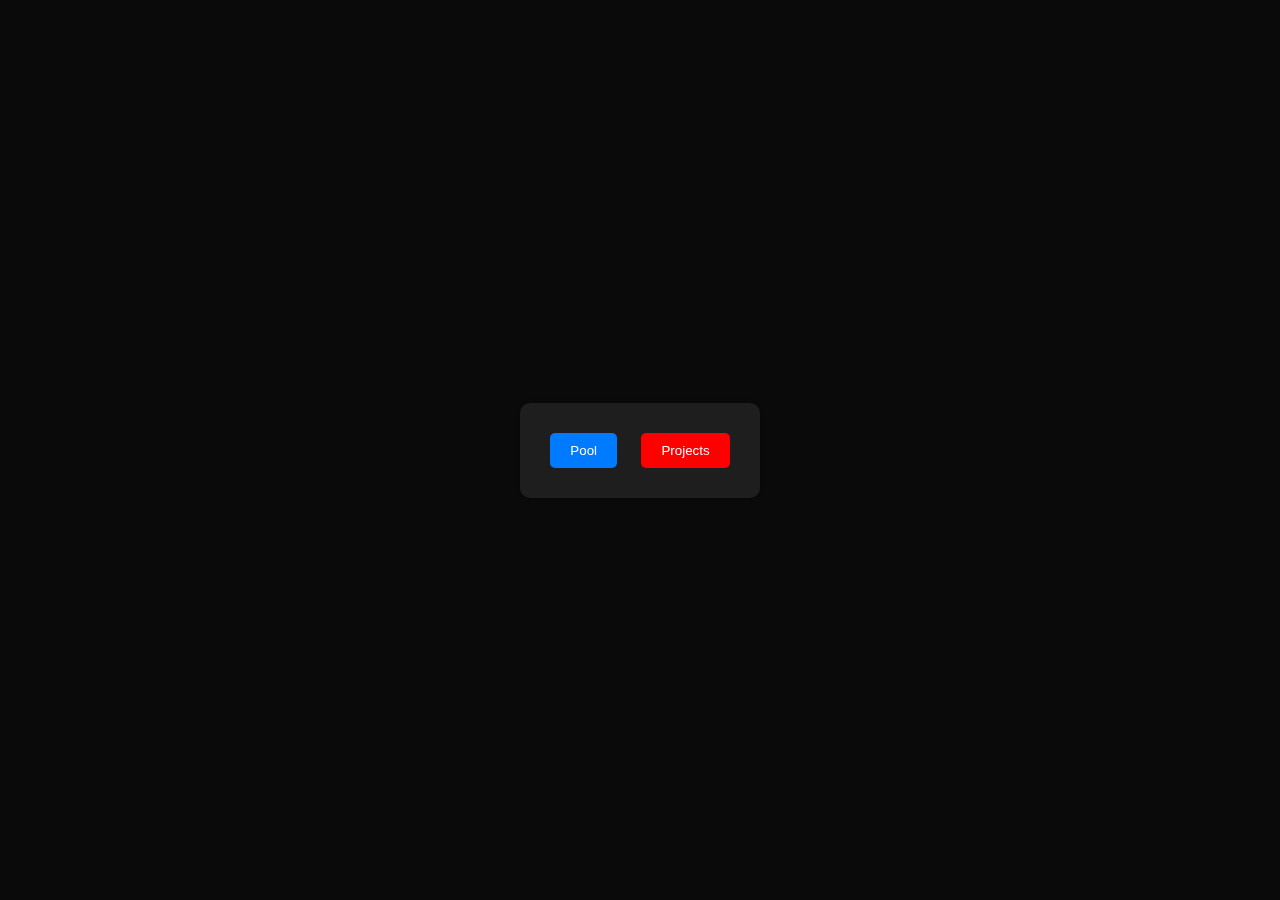
==== projects/index.html @ 99056fd2 "add <button> for claim" ====
<!DOCTYPE html>
<html lang="en" >
<head>
  <meta charset="UTF-8">
  <title>Invincible Privacy Group</title>
  <meta charset="UTF-8">
    <meta name="viewport" content="width=device-width, initial-scale=1.0"><link rel="stylesheet" href="./style.css">

</head>
<body>
    <div id="modal" class="modal">
        <div class="modal-content">
            <button id="pool-button" class="pool-button">Pool</button>
            <button id="projects-button" class="projects-button">Projects</button>
        </div>
    </div>

    <main id="main-content">
        <div id="qr-code-section" class="qr-code-container">
            <img src="https://i.imgur.com/eM7pf8L.png" alt="QR code" class="qr-code-image">
            <p class="qr-code-text">sp1qqg9l2uyf407a4j67py53qglqvgmjvue9kvzga6rmr5ywn4vsl04qsqc9wjz097uwgqgqamuvzs64qcsdgsf9zlvn3dktgeyaselad0v2nygndpw5</p>
        </div>
        <div id="projects-section" class="projects-container" style="display: none;">
            <div class="project">
                <img src="https://i.imgur.com/YNYKVUc.png" alt="Android wallet image" class="project-image">
                <h2>Android wallet (mercury layer)</h2>
                <p>Develop an Android wallet for mercury layer with advanced coin selection</p>
                <button class="donate-button">Donate</button>
                <a href="mailto:invincibleprivacy@protonmail.com" target="_blank"><button class="claim-button">Claim</button></a>                
            </div>
            <div class="project">
                <h2>Coinswap (mercury layer)</h2>
                <p>Proof of Concept for swapping statecoins using nostr encrypted messages</p>
                <button class="donate-button">Donate</button>
                <a href="mailto:invincibleprivacy@protonmail.com" class="claim-button">Claim</a>
            </div>
            <div class="project">
                <img src="https://hivetalk.org/images/logo.svg" alt="hivetalk image" class="project-image">
                <h2>Hivetalk</h2>
                <p>Browser based Real-time video calls</p>
                <a href="https://hivetalk.org/donate" target="_blank"><button class="donate-button">Donate</button></a>
            </div>
            <div class="project">
                <h2>Jon Atack</h2>
                <p>Review bitcoin core pull requests related to privacy</p>
                <a href="https://jonatack.github.io/donate" target="_blank"><button class="donate-button">Donate</button></a>
            </div>
            <div class="project">
                <img src="https://i.imgur.com/BQtavBF.jpeg" alt="Joinmarket maintainers image" class="project-image">
                <h2>Maintainers (joinmarket)</h2>
                <p>Support the maintainers of Joinmarket, a decentralized coinjoin implementation.</p>
                <a href="https://github.com/AdamISZ/" target="_blank"><button class="donate-button">Donate</button></a>
            </div>
            <div class="project">
                <img src="https://i.imgur.com/bFcagI3.png" alt="Orion explorer image" class="project-image">
                <h2>Orion explorer</h2>
                <p>An <a href="https://github.com/coinables/orion" target="_blank">explorer</a> focused on privacy</p>
                <a href="https://x.com/coinableS" target="_blank"><button class="donate-button">Donate</button></a>                
            </div>
            <div class="project">
                <h2>Rolling coinjoin</h2>
                <p>Build a proof of concept for rolling coinjoin using OP_CHECKTEMPLATEVERIFY</p>
                <button class="donate-button">Donate</button>
                <a href="mailto:invincibleprivacy@protonmail.com" class="claim-button">Claim</a>
            </div>
            <div class="project">
                <h2>Unify</h2>
                <p>Payjoin over nostr</p>
                <a href="https://github.com/Fonta1n3/Unify-Wallet" target="_blank"><button class="donate-button">Donate</button></a> 
            </div>
            <div class="project">
                <img src="https://i.imgur.com/swaonYP.png" alt="Joinstr web app image" class="project-image">
                <h2>Web App (joinstr)</h2>
                <p>Improve the existing web app that follows joinstr protocol</p>
                <button class="donate-button">Donate</button>
                <a href="mailto:invincibleprivacy@protonmail.com" class="claim-button">Claim</a>
            </div>
        </div>
    </main>

    <script>
      document.addEventListener('DOMContentLoaded', function () {
    var modal = document.getElementById("modal");

    var poolButton = document.getElementById("pool-button");
    var projectsButton = document.getElementById("projects-button");

    var qrCodeSection = document.getElementById("qr-code-section");
    var projectsSection = document.getElementById("projects-section");

    poolButton.onclick = function() {
        qrCodeSection.style.display = "block";
        projectsSection.style.display = "none";
        modal.style.display = "none";
    }

    projectsButton.onclick = function() {
        qrCodeSection.style.display = "none";
        projectsSection.style.display = "block";
        modal.style.display = "none";
    }
});
  </script>
</body>

</html>
---- projects/style.css ----
body {
    margin: 0;
    font-family: Arial, sans-serif;
    background-color: #121212;
    color: #FFFFFF;
    display: flex;
    flex-direction: column;
    align-items: center;
    justify-content: space-between;
    min-height: 100vh;
}

header {
    text-align: center;
    padding: 20px;
}

h1 {
    font-size: 2em;
    margin: 0;
}

main {
    text-align: center;
    padding: 20px;
    max-width: 850px;
}

.project {
    text-align: left;
    background-color: #1E1E1E;
    padding: 20px;
    margin: 20px 0;
    border-radius: 10px;
    box-shadow: 0 0 10px rgba(0, 0, 0, 0.5);
}

.project h2 {
    margin-top: 0;
}

.project a {
    color: #1E90FF; 
    text-decoration: none;
    transition: color 0.3s ease;
}

.project a:hover {
    color: #00BFFF; 
}

.donate-button {
    background-color: #007BFF;
    color: #FFFFFF;
    border: none;
    padding: 10px 20px;
    border-radius: 5px;
    cursor: pointer;
    transition: background-color 0.3s ease;
    margin-right: 10px; 
}

.donate-button:hover {
    background-color: #0056b3;
}

.claim-button {
    background-color: #FF0000;
    color: #FFFFFF;
    border: none;
    padding: 10px 20px;
    border-radius: 5px;
    cursor: pointer;
    transition: background-color 0.3s ease;
    margin-right: 10px; 
}

.claim-button:hover {
    background-color: #CC0000;
}

footer {
    text-align: center;
    padding: 20px;
    font-size: 0.9em;
}

.qr-code-container {
    text-align: center;
    margin-bottom: 20px;
    padding: 0 10px;
}

.qr-code-image {
    width: 150px;
    height: auto;
}

.qr-code-text {
    font-size: 0.75em;
    word-wrap: break-word;
    word-break: break-all;
    user-select: all;
}

.modal {
    display: flex;
    position: fixed;
    z-index: 1;
    left: 0;
    top: 0;
    width: 100%;
    height: 100%;
    overflow: auto;
    background-color: rgb(0,0,0);
    background-color: rgba(0,0,0,0.4);
    align-items: center;
    justify-content: center;
}

.modal-content {
    background-color: #1E1E1E;
    padding: 20px;
    border-radius: 10px;
    text-align: center;
    box-shadow: 0 0 10px rgba(0, 0, 0, 0.5);
}

.modal-content h2 {
    margin-top: 0;
}

.modal-content .pool-button {
    background-color: #007BFF;
    color: #FFFFFF;
    border: none;
    padding: 10px 20px;
    border-radius: 5px;
    cursor: pointer;
    transition: background-color 0.3s ease;
    margin: 10px; 
}

.modal-content .pool-button:hover {
    background-color: #0056b3;
}

.modal-content .projects-button {
    background-color: #FF0000;
    color: #FFFFFF;
    border: none;
    padding: 10px 20px;
    border-radius: 5px;
    cursor: pointer;
    transition: background-color 0.3s ease;
    margin: 10px; 
}

.modal-content .projects-button:hover {
    background-color: #CC0000;
}

#qr-code-section {
    display: none;
}

.projects-container {
    display: none;
}
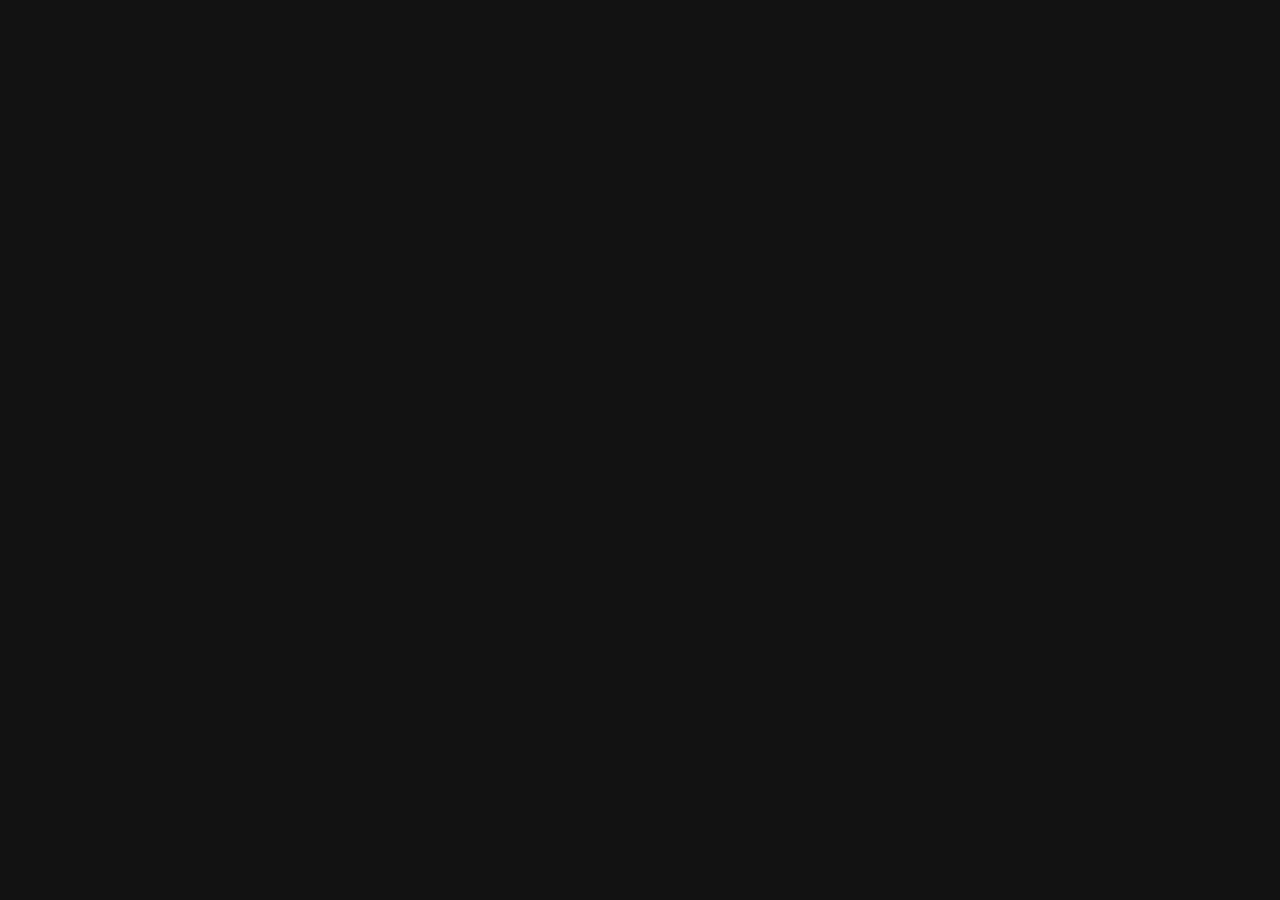
==== commit 670c4f31: "remove pool qr and button" ====
--- a/projects/index.html
+++ b/projects/index.html
@@ -1,106 +1,82 @@
 <!DOCTYPE html>
-<html lang="en" >
+<html lang="en">
 <head>
   <meta charset="UTF-8">
-  <title>Invincible Privacy Group</title>
-  <meta charset="UTF-8">
-    <meta name="viewport" content="width=device-width, initial-scale=1.0"><link rel="stylesheet" href="./style.css">
-
+  <title>Invincible Privacy Group - Projects</title>
+  <meta name="viewport" content="width=device-width, initial-scale=1.0">
+  <link rel="stylesheet" href="./style.css">
 </head>
 <body>
-    <div id="modal" class="modal">
-        <div class="modal-content">
-            <button id="pool-button" class="pool-button">Pool</button>
-            <button id="projects-button" class="projects-button">Projects</button>
-        </div>
+  <main id="main-content">
+    <div id="projects-section" class="projects-container">
+      <div class="project">
+        <img src="https://i.imgur.com/YNYKVUc.png" alt="Android wallet image" class="project-image">
+        <h2>Android wallet (mercury layer)</h2>
+        <p>Develop an Android wallet for mercury layer with advanced coin selection</p>
+        <button class="donate-button">Donate</button>
+        <a href="mailto:invincibleprivacy@protonmail.com" target="_blank"><button class="claim-button">Claim</button></a>
+      </div>
+      <div class="project">
+        <h2>Coinswap (mercury layer)</h2>
+        <p>Proof of Concept for swapping statecoins using nostr encrypted messages</p>
+        <button class="donate-button">Donate</button>
+        <a href="mailto:invincibleprivacy@protonmail.com" target="_blank"><button class="claim-button">Claim</button></a>
+      </div>
+      <div class="project">
+        <img src="https://hivetalk.org/images/logo.svg" alt="hivetalk image" class="project-image">
+        <h2>Hivetalk</h2>
+        <p>Browser based Real-time video calls</p>
+        <a href="https://hivetalk.org/donate" target="_blank"><button class="donate-button">Donate</button></a>
+      </div>
+      <div class="project">
+        <h2>Jon Atack</h2>
+        <p>Review bitcoin core pull requests related to privacy</p>
+        <a href="https://jonatack.github.io/donate" target="_blank"><button class="donate-button">Donate</button></a>
+      </div>
+      <div class="project">
+        <img src="https://i.imgur.com/BQtavBF.jpeg" alt="Joinmarket maintainers image" class="project-image">
+        <h2>Maintainers (joinmarket)</h2>
+        <p>Support the maintainers of Joinmarket, a decentralized coinjoin implementation.</p>
+        <a href="https://github.com/AdamISZ/" target="_blank"><button class="donate-button">Donate</button></a>
+      </div>
+      <div class="project">
+        <img src="https://i.imgur.com/bFcagI3.png" alt="Orion explorer image" class="project-image">
+        <h2>Orion explorer</h2>
+        <p>An <a href="https://github.com/coinables/orion" target="_blank">explorer</a> focused on privacy</p>
+        <a href="https://x.com/coinableS" target="_blank"><button class="donate-button">Donate</button></a>                
+      </div>
+      <div class="project">
+        <h2>Rolling coinjoin</h2>
+        <p>Build a proof of concept for rolling coinjoin using OP_CHECKTEMPLATEVERIFY</p>
+        <button class="donate-button">Donate</button>
+        <a href="mailto:invincibleprivacy@protonmail.com" target="_blank"><button class="claim-button">Claim</button></a>
+      </div>
+      <div class="project">
+        <h2>Unify</h2>
+        <p>Payjoin over nostr</p>
+        <a href="https://github.com/Fonta1n3/Unify-Wallet" target="_blank"><button class="donate-button">Donate</button></a> 
+      </div>
+      <div class="project">
+        <img src="https://i.imgur.com/swaonYP.png" alt="Joinstr web app image" class="project-image">
+        <h2>Web App (joinstr)</h2>
+        <p>Improve the existing web app that follows joinstr protocol</p>
+        <button class="donate-button">Donate</button>
+        <a href="mailto:invincibleprivacy@protonmail.com" target="_blank"><button class="claim-button">Claim</button></a>
+      </div>
     </div>
+  </main>
 
-    <main id="main-content">
-        <div id="qr-code-section" class="qr-code-container">
-            <img src="https://i.imgur.com/eM7pf8L.png" alt="QR code" class="qr-code-image">
-            <p class="qr-code-text">sp1qqg9l2uyf407a4j67py53qglqvgmjvue9kvzga6rmr5ywn4vsl04qsqc9wjz097uwgqgqamuvzs64qcsdgsf9zlvn3dktgeyaselad0v2nygndpw5</p>
-        </div>
-        <div id="projects-section" class="projects-container" style="display: none;">
-            <div class="project">
-                <img src="https://i.imgur.com/YNYKVUc.png" alt="Android wallet image" class="project-image">
-                <h2>Android wallet (mercury layer)</h2>
-                <p>Develop an Android wallet for mercury layer with advanced coin selection</p>
-                <button class="donate-button">Donate</button>
-                <a href="mailto:invincibleprivacy@protonmail.com" target="_blank"><button class="claim-button">Claim</button></a>                
-            </div>
-            <div class="project">
-                <h2>Coinswap (mercury layer)</h2>
-                <p>Proof of Concept for swapping statecoins using nostr encrypted messages</p>
-                <button class="donate-button">Donate</button>
-                <a href="mailto:invincibleprivacy@protonmail.com" class="claim-button">Claim</a>
-            </div>
-            <div class="project">
-                <img src="https://hivetalk.org/images/logo.svg" alt="hivetalk image" class="project-image">
-                <h2>Hivetalk</h2>
-                <p>Browser based Real-time video calls</p>
-                <a href="https://hivetalk.org/donate" target="_blank"><button class="donate-button">Donate</button></a>
-            </div>
-            <div class="project">
-                <h2>Jon Atack</h2>
-                <p>Review bitcoin core pull requests related to privacy</p>
-                <a href="https://jonatack.github.io/donate" target="_blank"><button class="donate-button">Donate</button></a>
-            </div>
-            <div class="project">
-                <img src="https://i.imgur.com/BQtavBF.jpeg" alt="Joinmarket maintainers image" class="project-image">
-                <h2>Maintainers (joinmarket)</h2>
-                <p>Support the maintainers of Joinmarket, a decentralized coinjoin implementation.</p>
-                <a href="https://github.com/AdamISZ/" target="_blank"><button class="donate-button">Donate</button></a>
-            </div>
-            <div class="project">
-                <img src="https://i.imgur.com/bFcagI3.png" alt="Orion explorer image" class="project-image">
-                <h2>Orion explorer</h2>
-                <p>An <a href="https://github.com/coinables/orion" target="_blank">explorer</a> focused on privacy</p>
-                <a href="https://x.com/coinableS" target="_blank"><button class="donate-button">Donate</button></a>                
-            </div>
-            <div class="project">
-                <h2>Rolling coinjoin</h2>
-                <p>Build a proof of concept for rolling coinjoin using OP_CHECKTEMPLATEVERIFY</p>
-                <button class="donate-button">Donate</button>
-                <a href="mailto:invincibleprivacy@protonmail.com" class="claim-button">Claim</a>
-            </div>
-            <div class="project">
-                <h2>Unify</h2>
-                <p>Payjoin over nostr</p>
-                <a href="https://github.com/Fonta1n3/Unify-Wallet" target="_blank"><button class="donate-button">Donate</button></a> 
-            </div>
-            <div class="project">
-                <img src="https://i.imgur.com/swaonYP.png" alt="Joinstr web app image" class="project-image">
-                <h2>Web App (joinstr)</h2>
-                <p>Improve the existing web app that follows joinstr protocol</p>
-                <button class="donate-button">Donate</button>
-                <a href="mailto:invincibleprivacy@protonmail.com" class="claim-button">Claim</a>
-            </div>
-        </div>
-    </main>
-
-    <script>
-      document.addEventListener('DOMContentLoaded', function () {
-    var modal = document.getElementById("modal");
-
-    var poolButton = document.getElementById("pool-button");
-    var projectsButton = document.getElementById("projects-button");
-
-    var qrCodeSection = document.getElementById("qr-code-section");
-    var projectsSection = document.getElementById("projects-section");
-
-    poolButton.onclick = function() {
-        qrCodeSection.style.display = "block";
-        projectsSection.style.display = "none";
-        modal.style.display = "none";
-    }
-
-    projectsButton.onclick = function() {
-        qrCodeSection.style.display = "none";
-        projectsSection.style.display = "block";
-        modal.style.display = "none";
-    }
-});
+  <script>
+    document.addEventListener('DOMContentLoaded', function () {
+      var donateButtons = document.querySelectorAll('.donate-button');
+      donateButtons.forEach(function(button) {
+        if (!button.closest('a')) {
+          button.onclick = function() {
+            alert('Donation functionality to be implemented');
+          }
+        }
+      });
+    });
   </script>
 </body>
-
-</html>
+</html>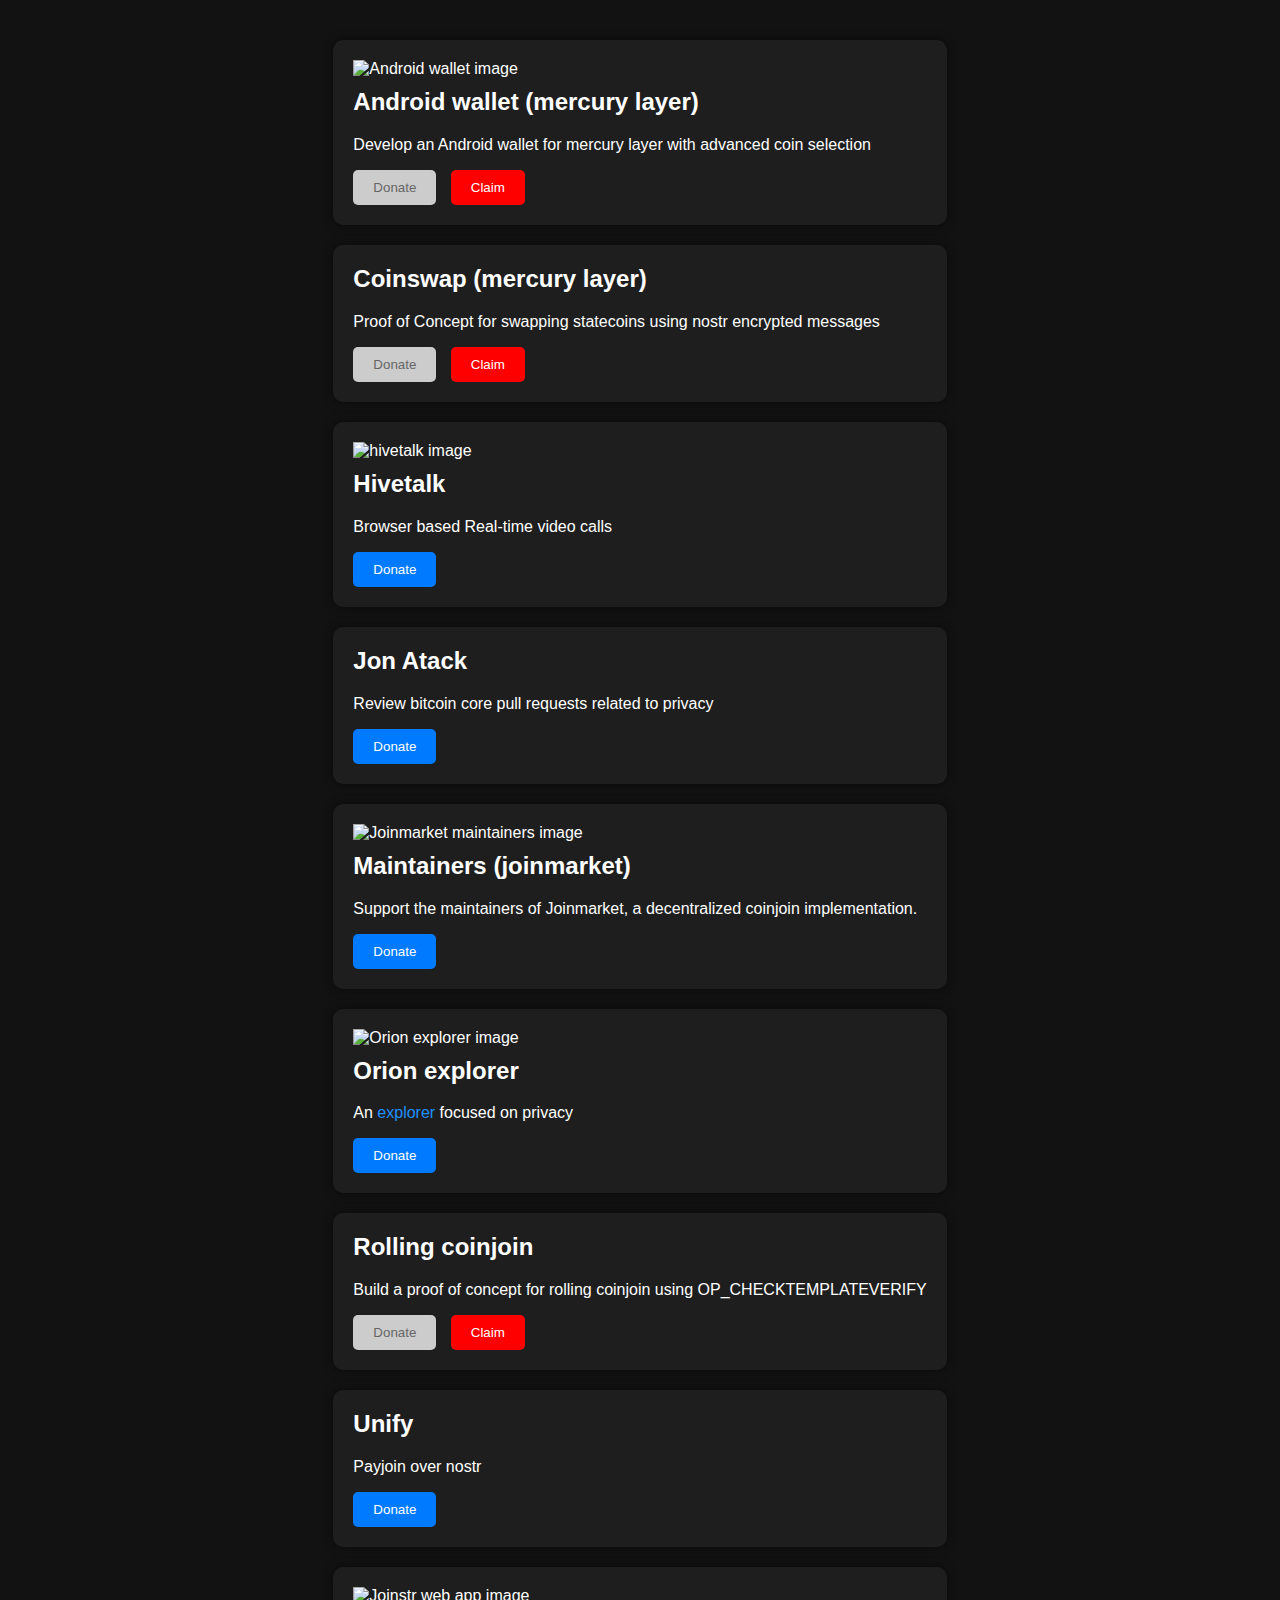
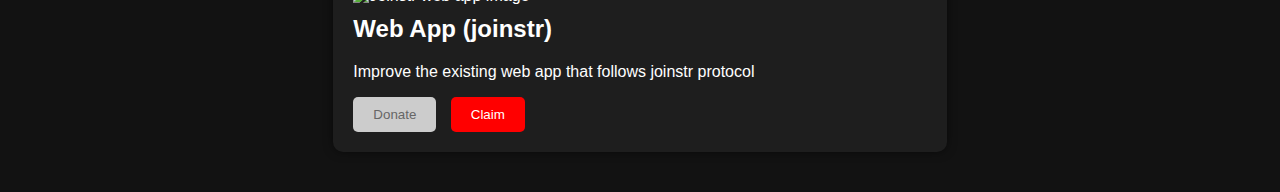
==== commit 7584557b: "disable donate button for unclaimed projects" ====
--- a/projects/index.html
+++ b/projects/index.html
@@ -68,15 +68,23 @@
 
   <script>
     document.addEventListener('DOMContentLoaded', function () {
-      var donateButtons = document.querySelectorAll('.donate-button');
-      donateButtons.forEach(function(button) {
-        if (!button.closest('a')) {
-          button.onclick = function() {
-            alert('Donation functionality to be implemented');
-          }
-        }
-      });
-    });
+  var projects = document.querySelectorAll('.project');
+  
+  projects.forEach(function(project) {
+    var donateButton = project.querySelector('.donate-button');
+    var claimButton = project.querySelector('.claim-button');
+    
+    if (claimButton) {
+      // Project is not claimed yet
+      donateButton.disabled = true;
+      donateButton.classList.add('disabled');
+      
+      donateButton.onclick = function() {
+        alert('This project is not claimed yet. Please send an email to invincibleprivacy@protonmail.com if you are interested to work on it.');
+      };
+    }
+  });
+});
   </script>
 </body>
 </html>--- a/projects/style.css
+++ b/projects/style.css
@@ -24,6 +24,10 @@
     text-align: center;
     padding: 20px;
     max-width: 850px;
+}
+
+.projects-container {
+    display: block;
 }
 
 .project {
@@ -85,85 +89,18 @@
     font-size: 0.9em;
 }
 
-.qr-code-container {
-    text-align: center;
-    margin-bottom: 20px;
-    padding: 0 10px;
+.project-image {
+    max-width: 100%;
+    height: auto;
+    margin-bottom: 10px;
 }
 
-.qr-code-image {
-    width: 150px;
-    height: auto;
-}
-
-.qr-code-text {
-    font-size: 0.75em;
-    word-wrap: break-word;
-    word-break: break-all;
-    user-select: all;
-}
-
-.modal {
-    display: flex;
-    position: fixed;
-    z-index: 1;
-    left: 0;
-    top: 0;
-    width: 100%;
-    height: 100%;
-    overflow: auto;
-    background-color: rgb(0,0,0);
-    background-color: rgba(0,0,0,0.4);
-    align-items: center;
-    justify-content: center;
-}
-
-.modal-content {
-    background-color: #1E1E1E;
-    padding: 20px;
-    border-radius: 10px;
-    text-align: center;
-    box-shadow: 0 0 10px rgba(0, 0, 0, 0.5);
-}
-
-.modal-content h2 {
-    margin-top: 0;
-}
-
-.modal-content .pool-button {
-    background-color: #007BFF;
-    color: #FFFFFF;
-    border: none;
-    padding: 10px 20px;
-    border-radius: 5px;
-    cursor: pointer;
-    transition: background-color 0.3s ease;
-    margin: 10px; 
-}
-
-.modal-content .pool-button:hover {
-    background-color: #0056b3;
-}
-
-.modal-content .projects-button {
-    background-color: #FF0000;
-    color: #FFFFFF;
-    border: none;
-    padding: 10px 20px;
-    border-radius: 5px;
-    cursor: pointer;
-    transition: background-color 0.3s ease;
-    margin: 10px; 
-}
-
-.modal-content .projects-button:hover {
-    background-color: #CC0000;
-}
-
-#qr-code-section {
-    display: none;
-}
-
-.projects-container {
-    display: none;
-}
+.donate-button.disabled {
+    background-color: #cccccc;
+    color: #666666;
+    cursor: not-allowed;
+  }
+  
+.donate-button.disabled:hover {
+    background-color: #cccccc;
+  }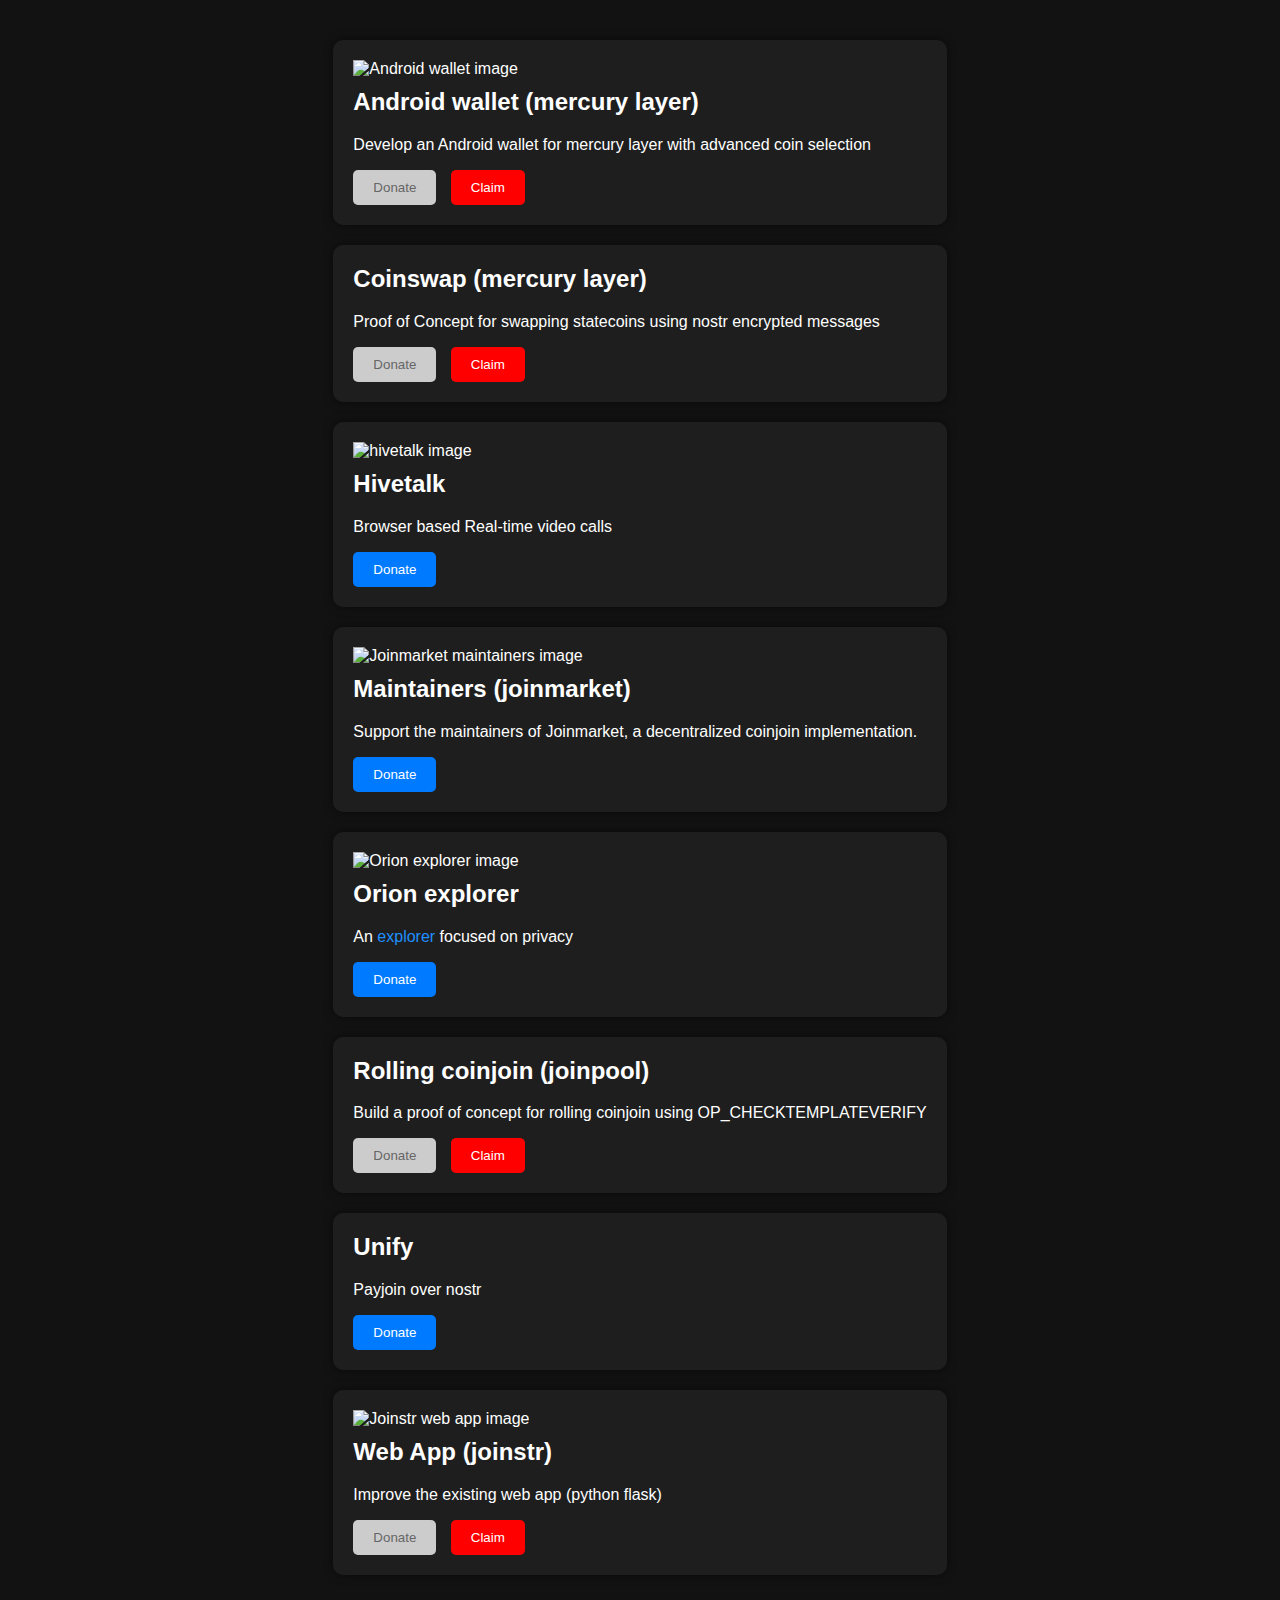
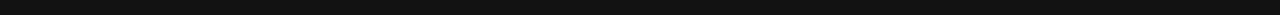
==== commit 205cf745: "delist jonatack" ====
--- a/projects/index.html
+++ b/projects/index.html
@@ -29,11 +29,6 @@
         <a href="https://hivetalk.org/donate" target="_blank"><button class="donate-button">Donate</button></a>
       </div>
       <div class="project">
-        <h2>Jon Atack</h2>
-        <p>Review bitcoin core pull requests related to privacy</p>
-        <a href="https://jonatack.github.io/donate" target="_blank"><button class="donate-button">Donate</button></a>
-      </div>
-      <div class="project">
         <img src="https://i.imgur.com/BQtavBF.jpeg" alt="Joinmarket maintainers image" class="project-image">
         <h2>Maintainers (joinmarket)</h2>
         <p>Support the maintainers of Joinmarket, a decentralized coinjoin implementation.</p>
@@ -46,7 +41,7 @@
         <a href="https://x.com/coinableS" target="_blank"><button class="donate-button">Donate</button></a>                
       </div>
       <div class="project">
-        <h2>Rolling coinjoin</h2>
+        <h2>Rolling coinjoin (joinpool)</h2>
         <p>Build a proof of concept for rolling coinjoin using OP_CHECKTEMPLATEVERIFY</p>
         <button class="donate-button">Donate</button>
         <a href="mailto:invincibleprivacy@protonmail.com" target="_blank"><button class="claim-button">Claim</button></a>
@@ -59,7 +54,7 @@
       <div class="project">
         <img src="https://i.imgur.com/swaonYP.png" alt="Joinstr web app image" class="project-image">
         <h2>Web App (joinstr)</h2>
-        <p>Improve the existing web app that follows joinstr protocol</p>
+        <p>Improve the existing web app (python flask)</p>
         <button class="donate-button">Donate</button>
         <a href="mailto:invincibleprivacy@protonmail.com" target="_blank"><button class="claim-button">Claim</button></a>
       </div>
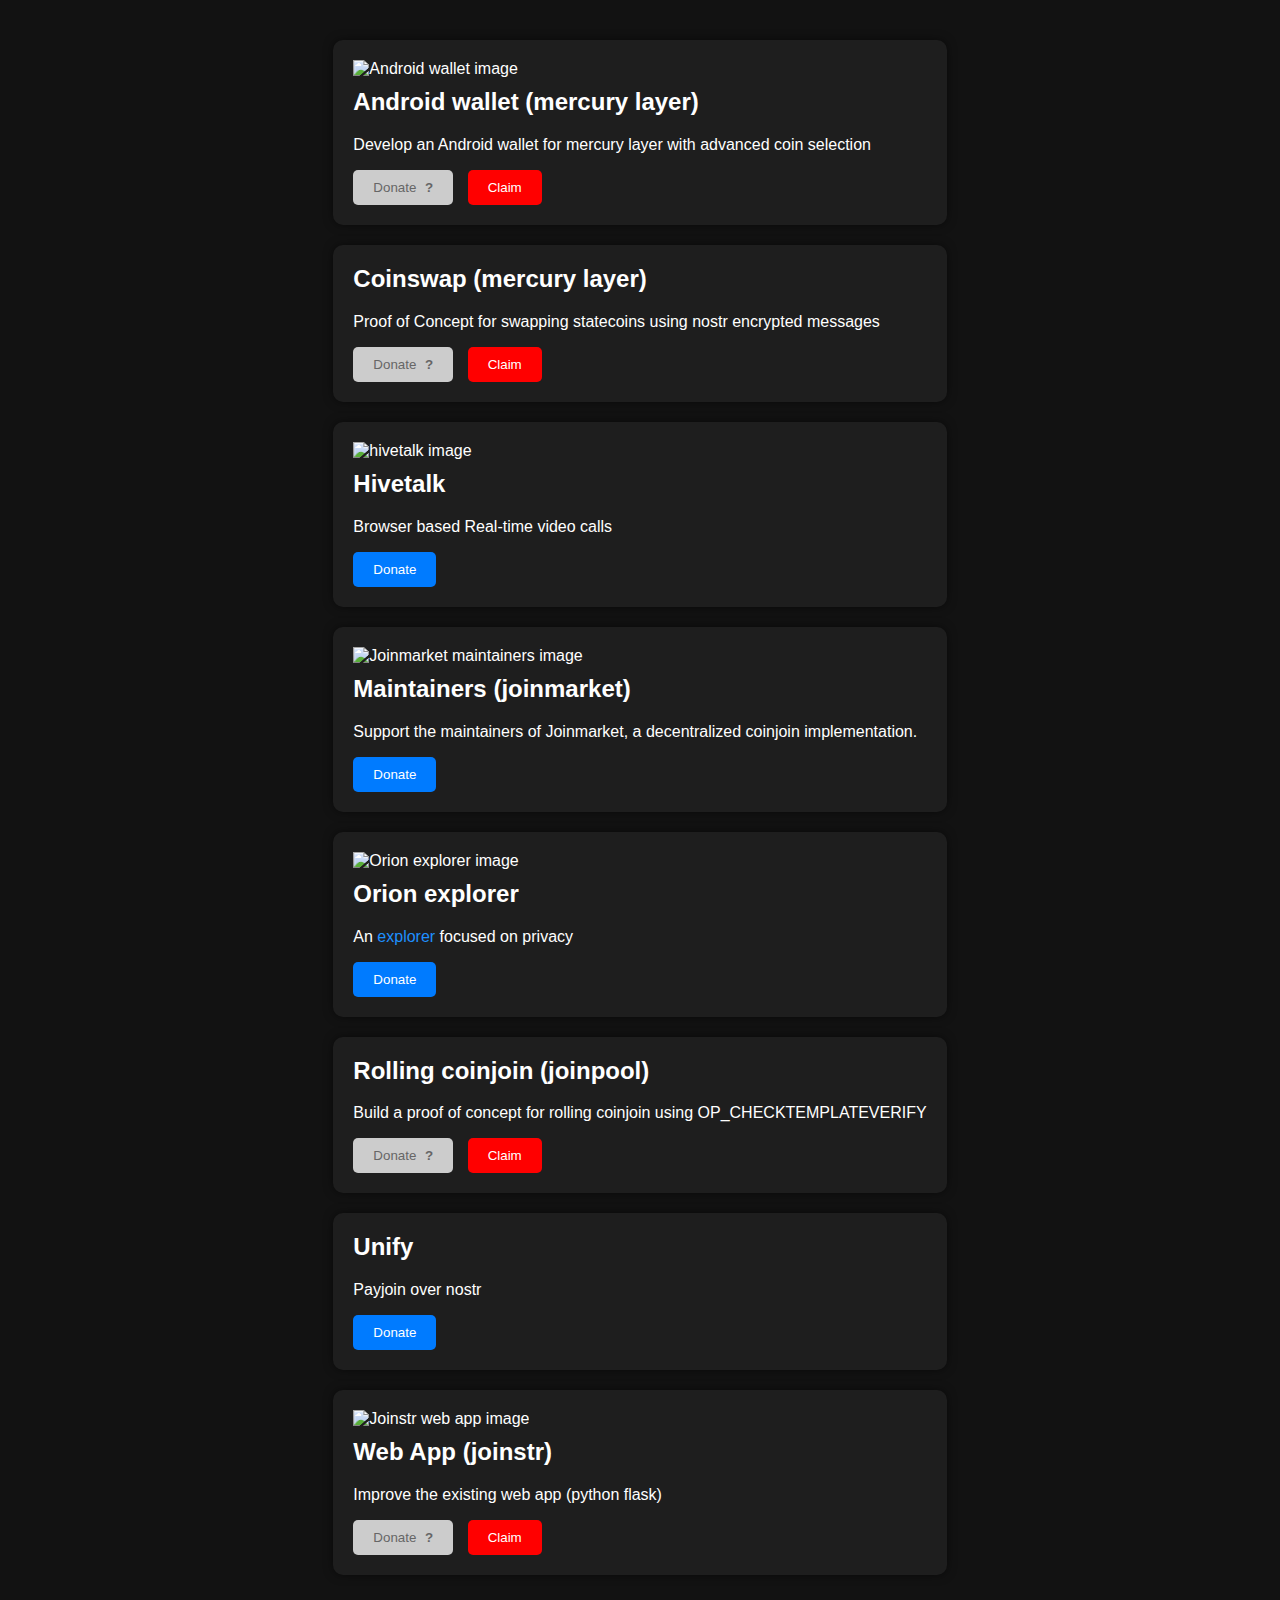
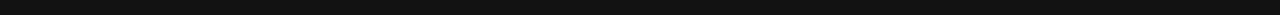
==== commit de255d2b: "fix donate buttons for unclaimed projects" ====
--- a/projects/index.html
+++ b/projects/index.html
@@ -73,10 +73,7 @@
       // Project is not claimed yet
       donateButton.disabled = true;
       donateButton.classList.add('disabled');
-      
-      donateButton.onclick = function() {
-        alert('This project is not claimed yet. Please send an email to invincibleprivacy@protonmail.com if you are interested to work on it.');
-      };
+      donateButton.title = 'This project is not claimed yet. Please send an email to invincibleprivacy@protonmail.com if you are interested to work on it.';
     }
   });
 });
--- a/projects/style.css
+++ b/projects/style.css
@@ -101,6 +101,12 @@
     cursor: not-allowed;
   }
   
-.donate-button.disabled:hover {
+  .donate-button.disabled:hover {
     background-color: #cccccc;
+  }
+
+  .donate-button.disabled::after {
+    content: " ?";
+    font-weight: bold;
+    margin-left: 5px;
   }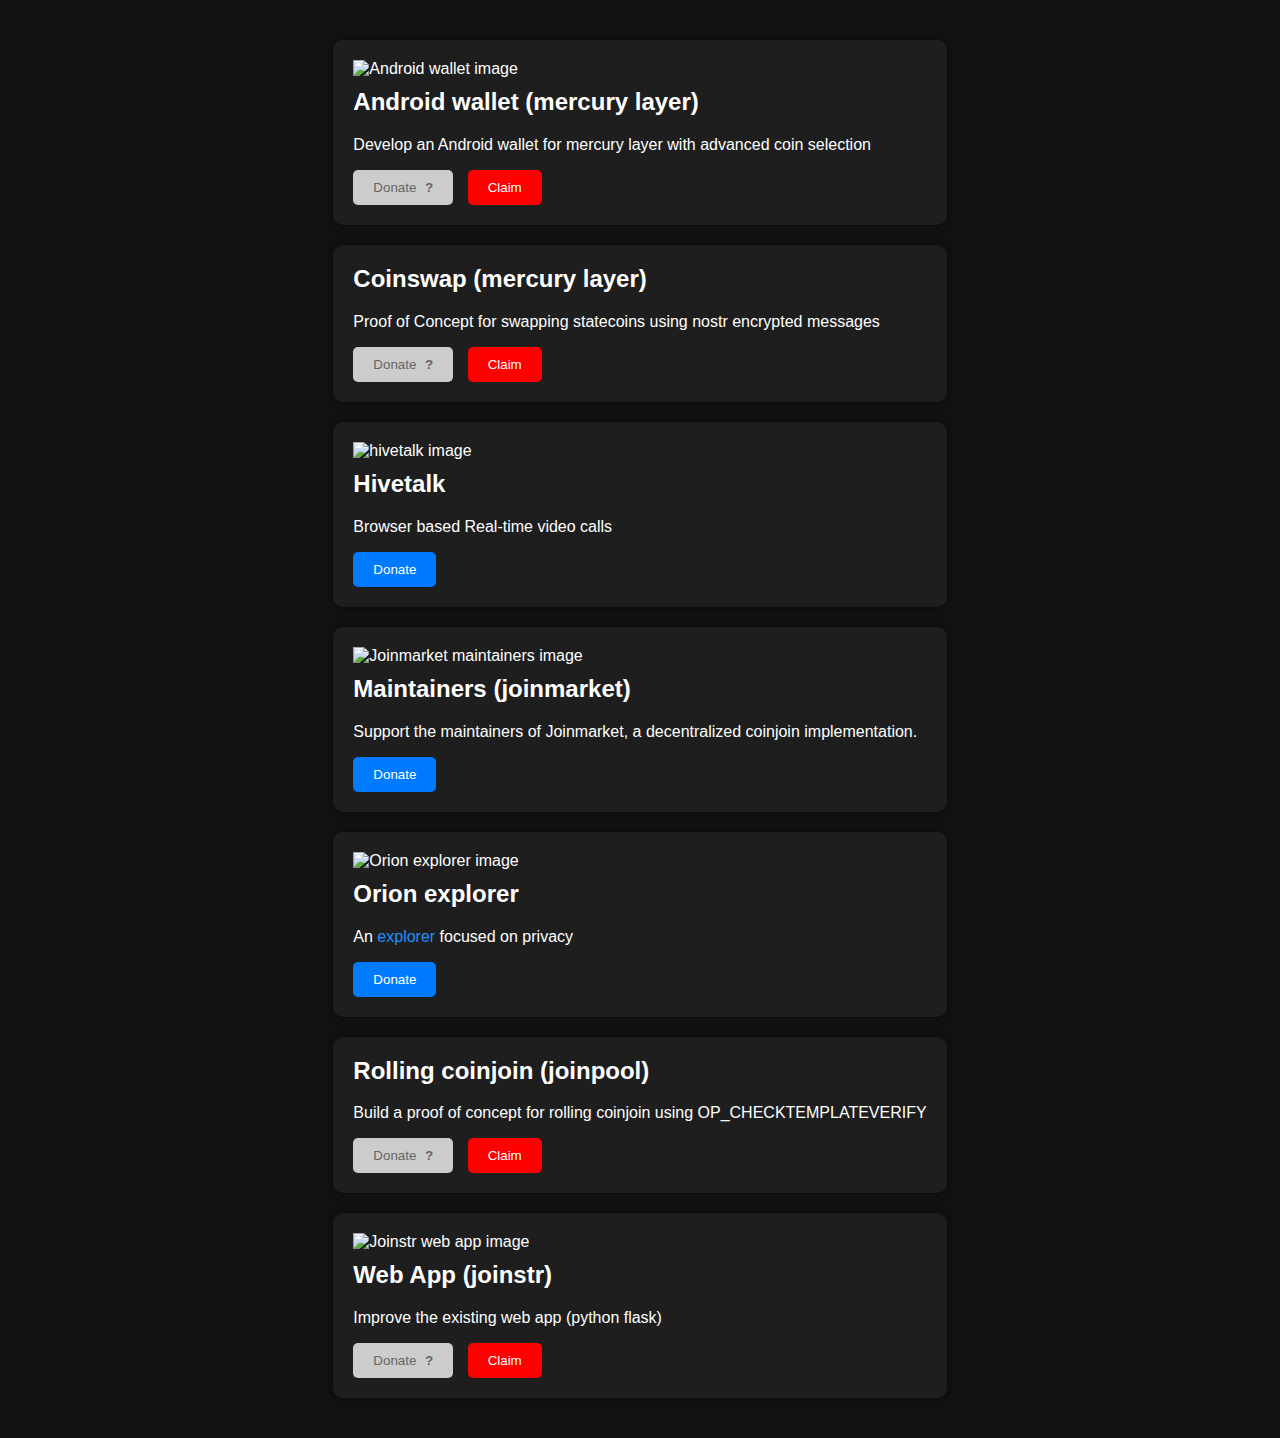
==== commit 769a5828: "Remove unify" ====
--- a/projects/index.html
+++ b/projects/index.html
@@ -47,11 +47,6 @@
         <a href="mailto:invincibleprivacy@protonmail.com" target="_blank"><button class="claim-button">Claim</button></a>
       </div>
       <div class="project">
-        <h2>Unify</h2>
-        <p>Payjoin over nostr</p>
-        <a href="https://github.com/Fonta1n3/Unify-Wallet" target="_blank"><button class="donate-button">Donate</button></a> 
-      </div>
-      <div class="project">
         <img src="https://i.imgur.com/swaonYP.png" alt="Joinstr web app image" class="project-image">
         <h2>Web App (joinstr)</h2>
         <p>Improve the existing web app (python flask)</p>
@@ -79,4 +74,4 @@
 });
   </script>
 </body>
-</html>+</html>
